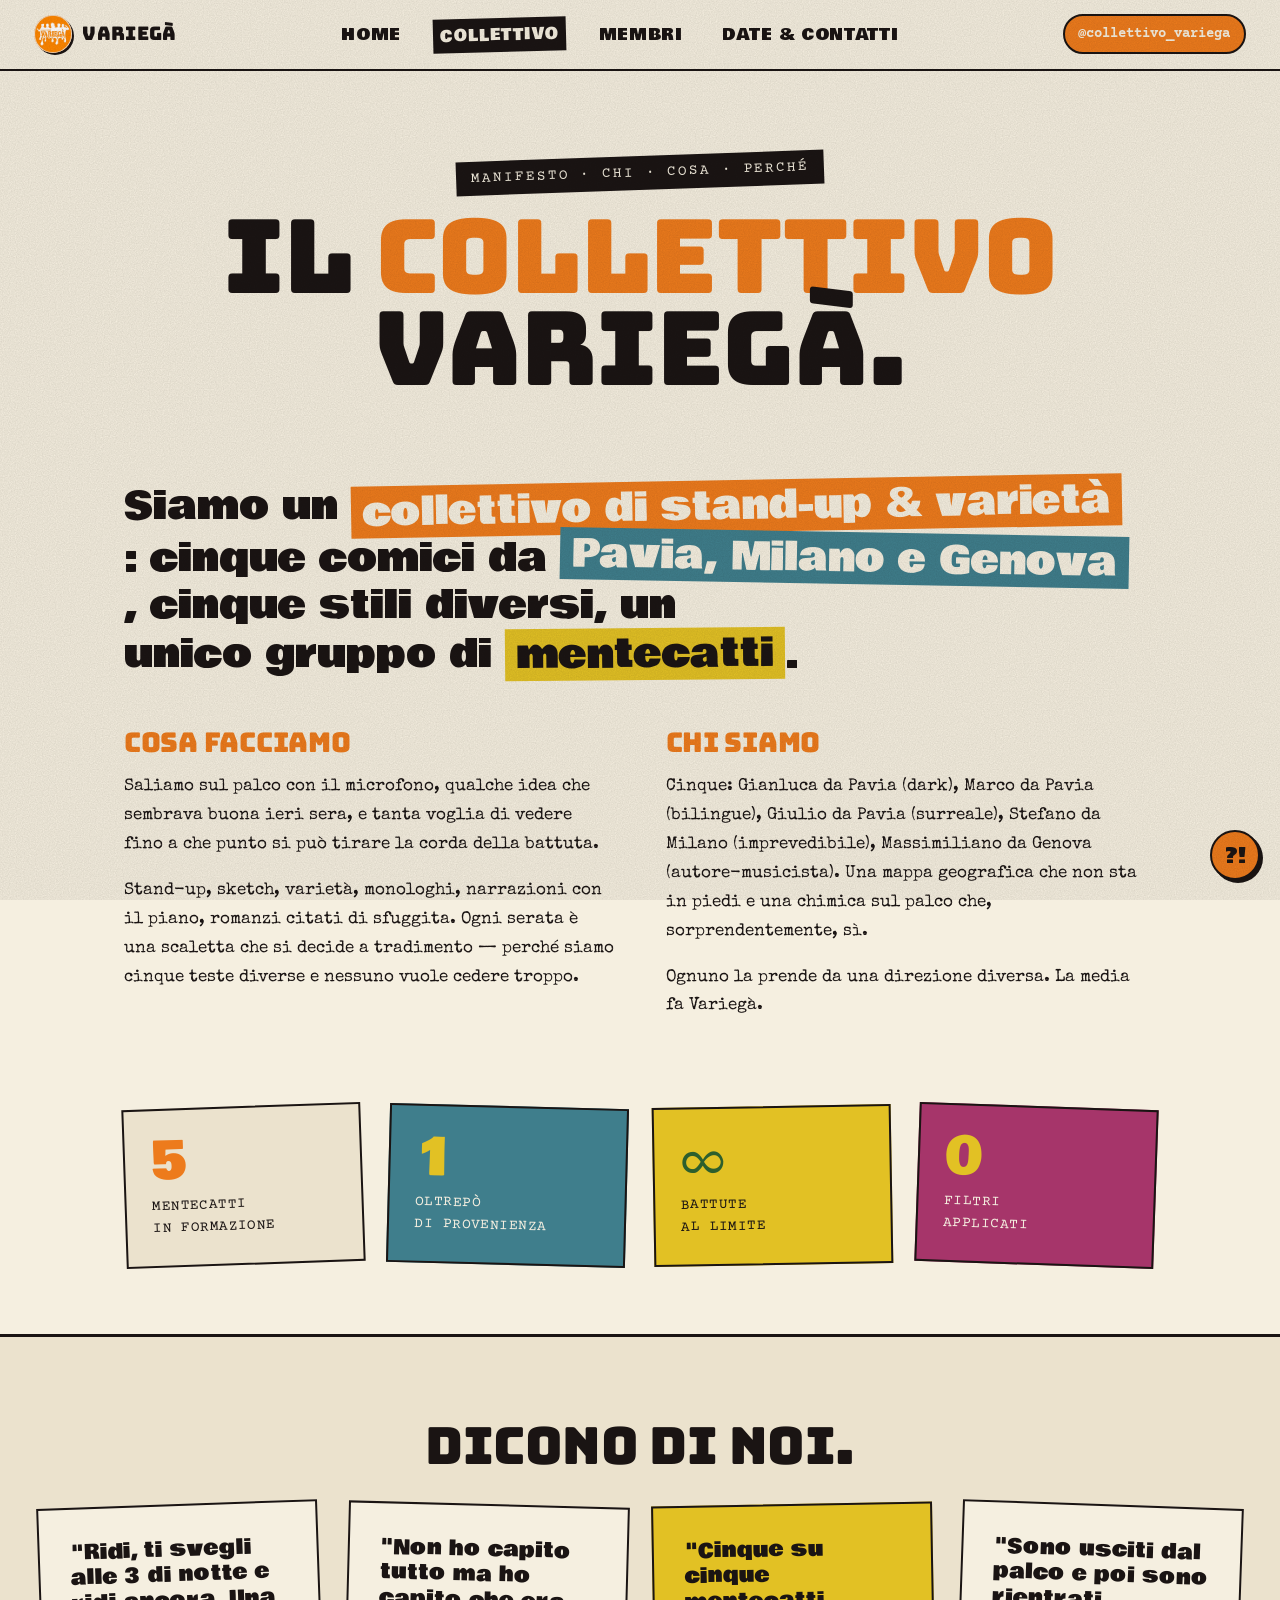
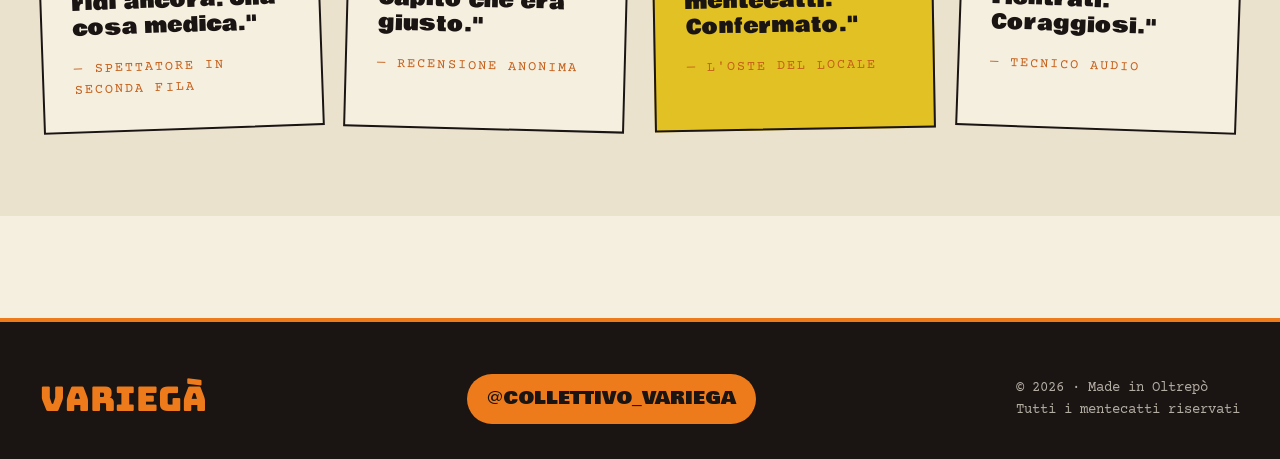
==== collettivo.html @ b2769ba3 "Sito Variegà — initial import 4 pagine statiche (Home, Collettivo, Membri, Date & Contatti) + versio" ====
<!DOCTYPE html>
<html lang="it">
<head>
  <meta charset="UTF-8" />
  <meta name="viewport" content="width=device-width, initial-scale=1.0" />
  <title>Il Collettivo Variegà — Chi siamo</title>
  <link rel="icon" href="assets/logo-circle.jpeg" />
  <link rel="stylesheet" href="styles.css" />
  <link rel="stylesheet" href="components.css" />
</head>
<body>

<nav class="nav" data-screen-label="Nav">
  <a class="nav__logo" href="index.html">
    <span class="nav__logo-mark"><img src="assets/logo-circle.jpeg" alt="Variegà logo" /></span>
    <span>VARIEGÀ</span>
  </a>
  <ul class="nav__links">
    <li><a href="index.html">Home</a></li>
    <li><a href="collettivo.html">Collettivo</a></li>
    <li><a href="membri.html">Membri</a></li>
    <li><a href="date.html">Date &amp; Contatti</a></li>
  </ul>
  <a class="nav__ig" href="https://instagram.com/collettivo_variega" target="_blank" rel="noopener">@collettivo_variega</a>
</nav>

<header class="page-head" data-screen-label="Page head">
  <span class="page-head__kicker">Manifesto · Chi · Cosa · Perché</span>
  <h1>Il <em>Collettivo</em><br/>Variegà.</h1>
</header>

<section class="about">
  <p class="about__manifesto">
    Siamo un <span class="h-orange">collettivo di stand-up&nbsp;&amp;&nbsp;varietà</span>: cinque comici da <span class="h-teal">Pavia, Milano e Genova</span>, cinque stili diversi, un unico gruppo di <span class="h-yellow">mentecatti</span>.
  </p>

  <div class="about__columns">
    <div class="about__col">
      <h3>Cosa facciamo</h3>
      <p>
        Saliamo sul palco con il microfono, qualche idea che sembrava buona ieri sera, e tanta voglia di vedere fino a che punto si può tirare la corda della battuta.
      </p>
      <p>
        Stand-up, sketch, varietà, monologhi, narrazioni con il piano, romanzi citati di sfuggita. Ogni serata è una scaletta che si decide a tradimento — perché siamo cinque teste diverse e nessuno vuole cedere troppo.
      </p>
    </div>
    <div class="about__col">
      <h3>Chi siamo</h3>
      <p>
        Cinque: Gianluca da Pavia (dark), Marco da Pavia (bilingue), Giulio da Pavia (surreale), Stefano da Milano (imprevedibile), Massimiliano da Genova (autore-musicista). Una mappa geografica che non sta in piedi e una chimica sul palco che, sorprendentemente, sì.
      </p>
      <p>
        Ognuno la prende da una direzione diversa. La media fa Variegà.
      </p>
    </div>
  </div>

  <div class="facts">
    <div class="fact" style="--r: -2deg;">
      <div class="fact__num">5</div>
      <div class="fact__lbl">Mentecatti<br/>in formazione</div>
    </div>
    <div class="fact" style="--r: 1.5deg; background: var(--c-teal); color: var(--paper);">
      <div class="fact__num" style="color: var(--c-yellow);">1</div>
      <div class="fact__lbl">Oltrepò<br/>di provenienza</div>
    </div>
    <div class="fact" style="--r: -1deg; background: var(--c-yellow);">
      <div class="fact__num" style="color: var(--c-green-deep);">∞</div>
      <div class="fact__lbl">Battute<br/>al limite</div>
    </div>
    <div class="fact" style="--r: 2deg; background: var(--c-magenta); color: var(--paper);">
      <div class="fact__num" style="color: var(--c-yellow);">0</div>
      <div class="fact__lbl">Filtri<br/>applicati</div>
    </div>
  </div>
</section>

<!-- PRESS -->
<section class="press" data-screen-label="Press">
  <div class="press__inner">
    <h2>Dicono di noi.</h2>
    <div class="press__grid">
      <div class="press-card" style="--r: -2deg;">
        <p class="press-card__quote">"Ridi, ti svegli alle 3 di notte e ridi ancora. Una cosa medica."</p>
        <div class="press-card__source">— Spettatore in seconda fila</div>
      </div>
      <div class="press-card" style="--r: 1.5deg;">
        <p class="press-card__quote">"Non ho capito tutto ma ho capito che era giusto."</p>
        <div class="press-card__source">— Recensione anonima</div>
      </div>
      <div class="press-card" style="--r: -1deg; background: var(--c-yellow);">
        <p class="press-card__quote">"Cinque su cinque mentecatti. Confermato."</p>
        <div class="press-card__source">— L'oste del locale</div>
      </div>
      <div class="press-card" style="--r: 2deg;">
        <p class="press-card__quote">"Sono usciti dal palco e poi sono rientrati. Coraggiosi."</p>
        <div class="press-card__source">— Tecnico audio</div>
      </div>
    </div>
  </div>
</section>

<footer class="footer">
  <div class="footer__inner">
    <div class="footer__brand">VARIEGÀ</div>
    <a class="footer__ig" href="https://instagram.com/collettivo_variega" target="_blank" rel="noopener">@collettivo_variega</a>
    <div class="footer__meta">© 2026 · Made in Oltrepò<br/>Tutti i mentecatti riservati</div>
  </div>
</footer>

<button class="egg-trigger" aria-label="Easter egg" title="Premi qui">?!</button>
<div class="egg-overlay" role="dialog">
  <div class="egg-overlay__msg"></div>
  <div class="egg-overlay__hint">click ovunque per chiudere</div>
</div>

<script src="script.js"></script>
</body>
</html>
---- styles.css ----
/* =========================================================
   VARIEGÀ — Foglio di stile condiviso
   Estetica: zine / poster strappato / carta stropicciata
   ========================================================= */

@import url('https://fonts.googleapis.com/css2?family=Bowlby+One&family=Bungee&family=Special+Elite&family=Rubik+Mono+One&family=Archivo+Black&family=Courier+Prime:wght@400;700&display=swap');

:root {
  /* Brand */
  --brand-orange: #ED7B1C;
  --brand-orange-deep: #C5601A;
  --brand-cream: #F2EBDD;

  /* Palette caotica (dai poster) */
  --c-teal: #3F7E8C;
  --c-teal-deep: #2D5C68;
  --c-green: #8FB985;
  --c-green-deep: #2D5F2D;
  --c-magenta: #A6356A;
  --c-purple: #8B7E96;
  --c-mustard: #C7B33C;
  --c-yellow: #E2C124;
  --c-paper: #DCD3C0;

  /* Neutri */
  --ink: #1A1413;
  --ink-soft: #3A2E2A;
  --paper: #F5EFE0;
  --paper-warm: #EBE2CD;

  /* Type */
  --font-display: 'Bowlby One', 'Archivo Black', sans-serif;
  --font-drip: 'Bungee', 'Bowlby One', sans-serif;
  --font-body: 'Special Elite', 'Courier Prime', monospace;
  --font-mono: 'Courier Prime', monospace;
}

* { box-sizing: border-box; margin: 0; padding: 0; }

html, body {
  background: var(--paper);
  color: var(--ink);
  font-family: var(--font-body);
  font-size: 17px;
  line-height: 1.55;
  overflow-x: hidden;
}

/* =================== TEXTURE & GRAIN =================== */
body::before {
  content: '';
  position: fixed;
  inset: 0;
  pointer-events: none;
  z-index: 100;
  opacity: 0.35;
  mix-blend-mode: multiply;
  background-image: url("data:image/svg+xml;utf8,<svg xmlns='http://www.w3.org/2000/svg' width='300' height='300'><filter id='n'><feTurbulence type='fractalNoise' baseFrequency='0.85' numOctaves='2' stitchTiles='stitch'/><feColorMatrix values='0 0 0 0 0.1  0 0 0 0 0.08  0 0 0 0 0.07  0 0 0 0.5 0'/></filter><rect width='100%' height='100%' filter='url(%23n)'/></svg>");
}

.crumple {
  position: relative;
}
.crumple::after {
  content: '';
  position: absolute;
  inset: 0;
  pointer-events: none;
  background-image: url("data:image/svg+xml;utf8,<svg xmlns='http://www.w3.org/2000/svg' width='800' height='800'><filter id='c'><feTurbulence type='fractalNoise' baseFrequency='0.012' numOctaves='3' seed='3'/><feDisplacementMap in='SourceGraphic' scale='12'/></filter><g filter='url(%23c)'><rect width='100%' height='100%' fill='white'/></g></svg>");
  opacity: 0.08;
  mix-blend-mode: overlay;
}

/* =================== TYPE =================== */
h1, h2, h3, h4 {
  font-family: var(--font-display);
  font-weight: normal;
  letter-spacing: -0.01em;
  line-height: 0.95;
  text-wrap: balance;
}

p { text-wrap: pretty; }

a { color: inherit; text-decoration: none; }

/* =================== LAYOUT =================== */
.wrap {
  max-width: 1200px;
  margin: 0 auto;
  padding: 0 2rem;
}

/* =================== NAV =================== */
.nav {
  position: sticky;
  top: 0;
  z-index: 50;
  background: var(--paper);
  border-bottom: 2px solid var(--ink);
  padding: 0.85rem 2rem;
  display: flex;
  align-items: center;
  justify-content: space-between;
  gap: 1.5rem;
}

.nav__logo {
  display: flex;
  align-items: center;
  gap: 0.6rem;
  font-family: var(--font-drip);
  font-size: 1.1rem;
  letter-spacing: 0.02em;
}

.nav__logo-mark {
  width: 38px;
  height: 38px;
  border-radius: 50%;
  background: var(--brand-orange);
  display: grid;
  place-items: center;
  overflow: hidden;
  box-shadow: 2px 2px 0 var(--ink);
}
.nav__logo-mark img { width: 100%; height: 100%; object-fit: cover; }

.nav__links {
  display: flex;
  gap: 1.5rem;
  list-style: none;
  font-family: var(--font-display);
  font-size: 0.95rem;
  text-transform: uppercase;
  letter-spacing: 0.04em;
}

.nav__links a {
  position: relative;
  padding: 0.25rem 0.4rem;
  transition: color 0.2s, transform 0.2s;
  display: inline-block;
}
.nav__links a:hover {
  color: var(--brand-orange);
  transform: rotate(-2deg) scale(1.05);
}
.nav__links a.is-active {
  background: var(--ink);
  color: var(--paper);
  transform: rotate(-1.5deg);
}

.nav__ig {
  font-family: var(--font-mono);
  font-size: 0.85rem;
  padding: 0.4rem 0.8rem;
  border: 2px solid var(--ink);
  border-radius: 999px;
  background: var(--brand-orange);
  color: var(--paper);
  transition: transform 0.2s;
  white-space: nowrap;
  font-weight: 700;
}
.nav__ig:hover { transform: translate(-2px, -2px); box-shadow: 4px 4px 0 var(--ink); }

/* =================== FOOTER =================== */
.footer {
  margin-top: 6rem;
  padding: 3rem 2rem 2rem;
  background: var(--ink);
  color: var(--paper);
  border-top: 4px solid var(--brand-orange);
}
.footer__inner {
  max-width: 1200px;
  margin: 0 auto;
  display: flex;
  justify-content: space-between;
  align-items: center;
  flex-wrap: wrap;
  gap: 2rem;
}
.footer__brand {
  font-family: var(--font-drip);
  font-size: 2rem;
  color: var(--brand-orange);
}
.footer__meta {
  font-family: var(--font-mono);
  font-size: 0.85rem;
  opacity: 0.7;
}
.footer__ig {
  font-family: var(--font-display);
  font-size: 1.1rem;
  text-transform: uppercase;
  padding: 0.6rem 1.2rem;
  background: var(--brand-orange);
  color: var(--ink);
  border-radius: 999px;
  transition: transform 0.2s;
}
.footer__ig:hover { transform: rotate(-2deg) scale(1.05); }

/* =================== TAPE / WASHI =================== */
.tape {
  position: absolute;
  width: 90px;
  height: 26px;
  background: rgba(237, 200, 100, 0.7);
  box-shadow: 0 2px 4px rgba(0,0,0,0.15);
  z-index: 5;
}
.tape::before, .tape::after {
  content: '';
  position: absolute;
  top: 0; bottom: 0;
  width: 8px;
}
.tape::before { left: -1px; background: linear-gradient(90deg, transparent, rgba(0,0,0,0.05)); }

/* =================== UTIL =================== */
.btn {
  display: inline-block;
  font-family: var(--font-display);
  text-transform: uppercase;
  font-size: 1rem;
  letter-spacing: 0.05em;
  padding: 0.85rem 1.5rem;
  background: var(--brand-orange);
  color: var(--paper);
  border: 2px solid var(--ink);
  border-radius: 4px;
  cursor: pointer;
  transition: transform 0.15s, box-shadow 0.15s;
  box-shadow: 4px 4px 0 var(--ink);
}
.btn:hover { transform: translate(-2px, -2px); box-shadow: 6px 6px 0 var(--ink); }
.btn:active { transform: translate(2px, 2px); box-shadow: 0 0 0 var(--ink); }

.btn--ghost { background: transparent; color: var(--ink); }

/* Sticker burst */
.sticker {
  position: absolute;
  display: grid;
  place-items: center;
  text-align: center;
  font-family: var(--font-display);
  text-transform: uppercase;
  background: var(--brand-orange);
  color: var(--ink);
  padding: 1rem;
  line-height: 1;
  border: 3px solid var(--ink);
  box-shadow: 4px 4px 0 var(--ink);
  user-select: none;
}
.sticker--circle { border-radius: 50%; aspect-ratio: 1; }

/* =================== RESPONSIVE =================== */
@media (max-width: 800px) {
  .nav { padding: 0.7rem 1rem; flex-wrap: wrap; gap: 0.7rem; }
  .nav__links { gap: 0.85rem; font-size: 0.8rem; flex-wrap: wrap; }
  .nav__ig { font-size: 0.75rem; padding: 0.3rem 0.7rem; }
  .wrap { padding: 0 1rem; }
  .footer__inner { flex-direction: column; text-align: center; }
}
---- components.css ----
/* =========================================================
   VARIEGÀ — Componenti specifici delle pagine
   ========================================================= */

/* =================== HOME =================== */
.hero {
  min-height: calc(100vh - 70px);
  display: grid;
  grid-template-columns: 1.1fr 1fr;
  align-items: center;
  gap: 3rem;
  padding: 4rem 2rem;
  max-width: 1400px;
  margin: 0 auto;
  position: relative;
}

.hero__title {
  font-family: var(--font-drip);
  font-size: clamp(3.5rem, 9vw, 8rem);
  line-height: 0.9;
  letter-spacing: -0.02em;
  color: var(--ink);
  position: relative;
}
.hero__title .drip {
  color: var(--brand-orange);
  display: inline-block;
  position: relative;
  animation: drip-wobble 6s ease-in-out infinite;
  transform-origin: top center;
}
@keyframes drip-wobble {
  0%, 100% { transform: skewY(0deg) translateY(0); }
  25% { transform: skewY(-1deg) translateY(2px); }
  50% { transform: skewY(0.5deg) translateY(-1px); }
  75% { transform: skewY(-0.5deg) translateY(3px); }
}

.hero__sub {
  font-family: var(--font-body);
  font-size: 1.2rem;
  margin: 1.5rem 0 2rem;
  max-width: 28ch;
  line-height: 1.5;
}

.hero__supra {
  font-family: var(--font-mono);
  font-size: 0.95rem;
  letter-spacing: 0.15em;
  text-transform: uppercase;
  margin-bottom: 1rem;
  display: inline-block;
  background: var(--ink);
  color: var(--paper);
  padding: 0.3rem 0.8rem;
  transform: rotate(-2deg);
}

.hero__cta {
  display: flex;
  gap: 1rem;
  flex-wrap: wrap;
  margin-top: 2rem;
}

.hero__visual {
  position: relative;
  aspect-ratio: 1;
  display: grid;
  place-items: center;
}
.hero__logo-big {
  width: 100%;
  max-width: 520px;
  border-radius: 50%;
  box-shadow: 8px 8px 0 var(--ink);
  transform: rotate(-3deg);
  transition: transform 0.4s ease;
  cursor: pointer;
}
.hero__logo-big:hover { transform: rotate(3deg) scale(1.04); }

.hero__sticker {
  position: absolute;
  width: 130px;
  height: 130px;
  background: var(--c-yellow);
  border-radius: 50%;
  display: grid;
  place-items: center;
  text-align: center;
  font-family: var(--font-display);
  font-size: 0.9rem;
  text-transform: uppercase;
  border: 3px solid var(--ink);
  box-shadow: 4px 4px 0 var(--ink);
  line-height: 1;
  padding: 1rem;
  top: -20px;
  right: -10px;
  transform: rotate(15deg);
  z-index: 3;
  animation: sticker-pulse 3s ease-in-out infinite;
}
@keyframes sticker-pulse {
  0%, 100% { transform: rotate(15deg) scale(1); }
  50% { transform: rotate(12deg) scale(1.05); }
}

/* Marquee */
.marquee {
  background: var(--ink);
  color: var(--brand-orange);
  padding: 1.2rem 0;
  border-top: 3px solid var(--brand-orange);
  border-bottom: 3px solid var(--brand-orange);
  overflow: hidden;
  white-space: nowrap;
  font-family: var(--font-drip);
  font-size: 2rem;
  letter-spacing: 0.05em;
}
.marquee__track {
  display: inline-block;
  animation: marquee-scroll 30s linear infinite;
  padding-left: 100%;
}
.marquee__track span { margin: 0 2rem; }
.marquee__track .star { color: var(--paper); }
@keyframes marquee-scroll {
  from { transform: translateX(0); }
  to { transform: translateX(-100%); }
}

/* Quotes wall */
.quotes {
  padding: 6rem 2rem 3rem;
  max-width: 1300px;
  margin: 0 auto;
}
.quotes__title {
  font-family: var(--font-drip);
  font-size: clamp(2.5rem, 5vw, 4rem);
  margin-bottom: 0.5rem;
  color: var(--ink);
}
.quotes__sub {
  font-family: var(--font-mono);
  font-size: 1rem;
  margin-bottom: 3rem;
  color: var(--ink-soft);
  text-transform: uppercase;
  letter-spacing: 0.1em;
}
.quotes__grid {
  display: grid;
  grid-template-columns: repeat(auto-fit, minmax(240px, 1fr));
  gap: 1.8rem;
}
.quote-card {
  position: relative;
  aspect-ratio: 4/5;
  overflow: hidden;
  border: 2px solid var(--ink);
  box-shadow: 5px 5px 0 var(--ink);
  transition: transform 0.3s, box-shadow 0.3s;
  background: var(--paper);
}
.quote-card:nth-child(odd) { transform: rotate(-1.5deg); }
.quote-card:nth-child(even) { transform: rotate(1.5deg); }
.quote-card:hover {
  transform: rotate(0deg) translate(-3px, -3px) scale(1.04);
  box-shadow: 10px 10px 0 var(--ink);
  z-index: 2;
}
.quote-card img { width: 100%; height: 100%; object-fit: cover; display: block; }

/* Date strip on home */
.dates-strip {
  padding: 5rem 2rem;
  background: var(--brand-orange);
  border-top: 3px solid var(--ink);
  border-bottom: 3px solid var(--ink);
  position: relative;
}
.dates-strip__inner {
  max-width: 1200px;
  margin: 0 auto;
  display: grid;
  grid-template-columns: 1fr 2fr;
  gap: 3rem;
  align-items: center;
}
.dates-strip__title {
  font-family: var(--font-drip);
  font-size: clamp(2.5rem, 5vw, 4.5rem);
  color: var(--ink);
  line-height: 0.9;
}
.dates-strip__list { display: flex; flex-direction: column; gap: 1rem; }
.date-row {
  background: var(--paper);
  border: 2px solid var(--ink);
  padding: 1.2rem 1.5rem;
  display: grid;
  grid-template-columns: auto 1fr auto;
  align-items: center;
  gap: 1.5rem;
  transition: transform 0.2s;
}
.date-row:hover { transform: translateX(8px); }
.date-row__day {
  font-family: var(--font-display);
  font-size: 2.2rem;
  line-height: 1;
  color: var(--brand-orange-deep);
}
.date-row__day small {
  display: block;
  font-size: 0.7rem;
  font-family: var(--font-mono);
  color: var(--ink);
  text-transform: uppercase;
  letter-spacing: 0.15em;
  margin-top: 0.2rem;
}
.date-row__where { font-family: var(--font-display); font-size: 1.4rem; }
.date-row__city { font-family: var(--font-mono); font-size: 0.9rem; color: var(--ink-soft); }
.date-row__badge {
  background: var(--ink);
  color: var(--paper);
  font-family: var(--font-mono);
  font-size: 0.75rem;
  padding: 0.4rem 0.8rem;
  text-transform: uppercase;
  letter-spacing: 0.1em;
}

/* =================== PAGE HEADER (interne) =================== */
.page-head {
  padding: 5rem 2rem 3rem;
  text-align: center;
  position: relative;
}
.page-head h1 {
  font-family: var(--font-drip);
  font-size: clamp(3rem, 8vw, 6.5rem);
  color: var(--ink);
  line-height: 0.9;
}
.page-head h1 em {
  font-style: normal;
  color: var(--brand-orange);
}
.page-head__kicker {
  display: inline-block;
  font-family: var(--font-mono);
  text-transform: uppercase;
  letter-spacing: 0.2em;
  font-size: 0.85rem;
  background: var(--ink);
  color: var(--paper);
  padding: 0.35rem 0.9rem;
  margin-bottom: 1.2rem;
  transform: rotate(-2deg);
}

/* =================== COLLETTIVO =================== */
.about {
  max-width: 1100px;
  margin: 0 auto;
  padding: 2rem 2rem 4rem;
}
.about__manifesto {
  font-family: var(--font-display);
  font-size: clamp(1.5rem, 3vw, 2.4rem);
  line-height: 1.15;
  margin-bottom: 3rem;
  text-wrap: balance;
}
.about__manifesto span { display: inline-block; padding: 0.1em 0.3em; }
.about__manifesto .h-orange { background: var(--brand-orange); color: var(--paper); transform: rotate(-1deg); }
.about__manifesto .h-teal { background: var(--c-teal); color: var(--paper); transform: rotate(1deg); }
.about__manifesto .h-yellow { background: var(--c-yellow); color: var(--ink); transform: rotate(-0.5deg); }

.about__columns {
  display: grid;
  grid-template-columns: 1fr 1fr;
  gap: 3rem;
  margin-top: 3rem;
}
.about__col h3 {
  font-family: var(--font-drip);
  font-size: 1.6rem;
  margin-bottom: 1rem;
  color: var(--brand-orange);
}
.about__col p { margin-bottom: 1rem; line-height: 1.7; }

.facts {
  margin-top: 4rem;
  display: grid;
  grid-template-columns: repeat(auto-fit, minmax(180px, 1fr));
  gap: 1.5rem;
}
.fact {
  border: 2px solid var(--ink);
  padding: 1.5rem;
  background: var(--paper-warm);
  transform: rotate(var(--r, -1deg));
  position: relative;
}
.fact__num {
  font-family: var(--font-display);
  font-size: 3rem;
  line-height: 1;
  color: var(--brand-orange);
}
.fact__lbl {
  font-family: var(--font-mono);
  font-size: 0.85rem;
  text-transform: uppercase;
  letter-spacing: 0.1em;
  margin-top: 0.5rem;
}

/* =================== MEMBRI =================== */
.members {
  max-width: 1300px;
  margin: 0 auto;
  padding: 2rem 2rem 4rem;
  display: grid;
  grid-template-columns: repeat(auto-fit, 250px);
  justify-content: center;
  gap: 2.2rem 1.8rem;
}
.member-wrap {
  display: flex;
  flex-direction: column;
  gap: 0.9rem;
  width: 250px;
}
.member-caption {
  padding: 0 0.2rem;
}
.member-caption .member-card__name {
  text-shadow: none;
  color: var(--ink);
}
.member-caption .member-card__role {
  margin-top: 0.4rem;
  color: var(--ink-soft);
}
.member-caption .member-card__tags {
  margin-top: 0.7rem;
}
.member-card {
  position: relative;
  aspect-ratio: 4/5;
  min-height: 460px;
  border: 3px solid var(--ink);
  box-shadow: 6px 6px 0 var(--ink);
  cursor: pointer;
  perspective: 1000px;
  background: var(--c);
  transition: transform 0.3s;
}
.member-card:hover { transform: translate(-3px, -3px); box-shadow: 9px 9px 0 var(--ink); }

.member-card__inner {
  position: absolute;
  inset: 0;
  transition: transform 0.7s cubic-bezier(0.7, 0, 0.3, 1);
  transform-style: preserve-3d;
}
.member-card.is-flipped .member-card__inner { transform: rotateY(180deg); }

.member-card__face {
  position: absolute;
  inset: 0;
  backface-visibility: hidden;
  display: flex;
  flex-direction: column;
  padding: 1.25rem;
  overflow: hidden;
}

.member-card__face--front {
  background: var(--c);
  justify-content: flex-end;
  padding: 0;
  overflow: hidden;
}
.member-card__poster {
  position: absolute;
  inset: 0;
  width: 100%;
  height: 100%;
  object-fit: cover;
  object-position: center;
  display: block;
}
.member-card__overlay {
  position: absolute;
  left: 0;
  right: 0;
  bottom: 0;
  padding: 1rem 1.1rem 1.1rem;
  background: linear-gradient(to top, rgba(0,0,0,0.85) 0%, rgba(0,0,0,0.55) 60%, transparent 100%);
  color: var(--paper);
  z-index: 2;
}
.member-card__overlay .member-card__name {
  color: var(--paper);
  text-shadow: 2px 2px 0 var(--ink);
}
.member-card__overlay .member-card__role {
  color: var(--paper);
  opacity: 0.9;
}
.member-card__overlay .member-card__tag {
  background: rgba(255,255,255,0.92);
  border-color: var(--paper);
}
.member-card__num--badge {
  position: absolute;
  top: 0.9rem;
  left: 0.9rem;
  z-index: 2;
  background: var(--ink);
  color: var(--paper);
  padding: 0.3rem 0.7rem;
  font-family: var(--font-mono);
  font-size: 0.75rem;
  letter-spacing: 0.15em;
}

.member-card__num {
  font-family: var(--font-mono);
  font-size: 0.85rem;
  letter-spacing: 0.2em;
  color: var(--accent);
  text-transform: uppercase;
}
.member-card__silhouette {
  flex: 1;
  display: grid;
  place-items: center;
  position: relative;
}
.member-card__silhouette svg { width: 80%; height: 80%; }
.member-card__name {
  font-family: var(--font-drip);
  font-size: clamp(1.4rem, 2.5vw, 2rem);
  color: var(--accent);
  line-height: 0.9;
  text-shadow: 2px 2px 0 var(--ink);
}
.member-card__role {
  font-family: var(--font-mono);
  font-size: 0.85rem;
  text-transform: uppercase;
  letter-spacing: 0.15em;
  color: var(--ink);
  margin-top: 0.3rem;
}
.member-card__tags {
  display: flex;
  flex-wrap: wrap;
  gap: 0.35rem;
  margin-top: 0.6rem;
}
.member-card__tag {
  font-family: var(--font-mono);
  font-size: 0.7rem;
  text-transform: lowercase;
  letter-spacing: 0.05em;
  background: var(--paper);
  color: var(--ink);
  padding: 0.2rem 0.55rem;
  border: 1.5px solid var(--ink);
  border-radius: 999px;
}

.member-card__face--back {
  transform: rotateY(180deg);
  background: var(--paper);
  color: var(--ink);
  justify-content: flex-start;
  gap: 0.75rem;
  border-left: 8px solid var(--c);
  overflow-y: auto;
}
.member-card__quote {
  font-family: var(--font-display);
  font-size: 0.95rem;
  line-height: 1.2;
  color: var(--accent);
  margin-top: 0.4rem;
}
.member-card__bio {
  font-family: var(--font-body);
  font-size: 0.85rem;
  line-height: 1.45;
}
.member-card__hint {
  margin-top: auto;
  padding-top: 0.6rem;
  font-family: var(--font-mono);
  font-size: 0.7rem;
  text-transform: uppercase;
  letter-spacing: 0.2em;
  color: var(--ink-soft);
  margin-top: 0.5rem;
}

/* =================== DATE & CONTATTI =================== */
.dates-page {
  max-width: 900px;
  margin: 0 auto;
  padding: 2rem 2rem 4rem;
}
.show {
  display: grid;
  grid-template-columns: 140px 1fr auto;
  gap: 2rem;
  align-items: center;
  padding: 2rem;
  border: 3px solid var(--ink);
  background: var(--paper);
  margin-bottom: 1.5rem;
  position: relative;
  transition: transform 0.2s;
}
.show:hover { transform: translateX(8px); }
.show:nth-child(1) { background: var(--c-teal); color: var(--paper); }
.show:nth-child(2) { background: var(--c-yellow); }
.show:nth-child(1) .show__city,
.show:nth-child(1) .show__where small { color: var(--paper); }

.show__date {
  text-align: center;
  font-family: var(--font-display);
  line-height: 1;
}
.show__date .day { font-size: 4rem; display: block; }
.show__date .month { font-size: 1rem; text-transform: uppercase; letter-spacing: 0.2em; }
.show__date .year { font-family: var(--font-mono); font-size: 0.8rem; opacity: 0.7; }

.show__where { font-family: var(--font-drip); font-size: 2rem; line-height: 1; }
.show__where small {
  display: block;
  font-family: var(--font-mono);
  font-size: 0.8rem;
  text-transform: uppercase;
  letter-spacing: 0.15em;
  margin-top: 0.5rem;
  font-weight: normal;
  color: var(--ink-soft);
}
.show__city { font-family: var(--font-display); font-size: 1.2rem; }
.show__cta {
  background: var(--ink);
  color: var(--paper);
  font-family: var(--font-display);
  text-transform: uppercase;
  padding: 0.7rem 1.2rem;
  font-size: 0.85rem;
  letter-spacing: 0.1em;
}

.contacts {
  margin-top: 4rem;
  display: grid;
  grid-template-columns: 1fr 1fr;
  gap: 3rem;
  background: var(--ink);
  color: var(--paper);
  padding: 3rem;
  border: 3px solid var(--ink);
}
.contacts h2 {
  font-family: var(--font-drip);
  font-size: 3rem;
  color: var(--brand-orange);
  margin-bottom: 1rem;
}
.contacts p { font-size: 1.05rem; line-height: 1.6; }
.contacts__links { list-style: none; padding: 0; }
.contacts__links li {
  padding: 0.8rem 0;
  border-bottom: 1px dashed rgba(255,255,255,0.2);
  font-family: var(--font-display);
  font-size: 1.3rem;
  display: flex;
  align-items: center;
  gap: 1rem;
}
.contacts__links a:hover { color: var(--brand-orange); }
.contacts__lbl {
  font-family: var(--font-mono);
  font-size: 0.75rem;
  text-transform: uppercase;
  letter-spacing: 0.2em;
  opacity: 0.6;
  width: 80px;
}

/* =================== PRESS =================== */
.press {
  padding: 5rem 2rem;
  background: var(--paper-warm);
  border-top: 3px solid var(--ink);
}
.press__inner { max-width: 1200px; margin: 0 auto; }
.press h2 {
  font-family: var(--font-drip);
  font-size: clamp(2rem, 4vw, 3.5rem);
  margin-bottom: 2rem;
  text-align: center;
}
.press__grid {
  display: grid;
  grid-template-columns: repeat(auto-fit, minmax(260px, 1fr));
  gap: 1.5rem;
}
.press-card {
  background: var(--paper);
  border: 2px solid var(--ink);
  padding: 1.8rem;
  position: relative;
  transform: rotate(var(--r, -1deg));
}
.press-card__quote {
  font-family: var(--font-display);
  font-size: 1.2rem;
  line-height: 1.25;
  margin-bottom: 1rem;
}
.press-card__source {
  font-family: var(--font-mono);
  font-size: 0.8rem;
  text-transform: uppercase;
  letter-spacing: 0.15em;
  color: var(--brand-orange-deep);
}

/* =================== GALLERY =================== */
.gallery {
  padding: 5rem 2rem;
  max-width: 1300px;
  margin: 0 auto;
}
.gallery h2 {
  font-family: var(--font-drip);
  font-size: clamp(2rem, 4vw, 3.5rem);
  margin-bottom: 0.5rem;
}
.gallery__sub {
  font-family: var(--font-mono);
  font-size: 0.95rem;
  text-transform: uppercase;
  letter-spacing: 0.15em;
  margin-bottom: 2rem;
  color: var(--ink-soft);
}
.gallery__grid {
  display: grid;
  grid-template-columns: repeat(auto-fit, minmax(220px, 1fr));
  gap: 1rem;
  grid-auto-rows: 220px;
}
.gallery__cell {
  border: 2px solid var(--ink);
  position: relative;
  overflow: hidden;
  background: var(--c, var(--paper-warm));
  display: grid;
  place-items: center;
  font-family: var(--font-mono);
  font-size: 0.8rem;
  color: var(--ink-soft);
  transition: transform 0.3s;
  cursor: pointer;
}
.gallery__cell:hover { transform: scale(1.03) rotate(1deg); z-index: 2; }
.gallery__cell--tall { grid-row: span 2; }
.gallery__cell--wide { grid-column: span 2; }
.gallery__cell-bg {
  position: absolute;
  inset: 0;
  background-image:
    repeating-linear-gradient(45deg,
      rgba(0,0,0,0.05) 0,
      rgba(0,0,0,0.05) 8px,
      transparent 8px,
      transparent 16px);
}
.gallery__cell-label {
  position: relative;
  z-index: 2;
  background: var(--paper);
  padding: 0.4rem 0.7rem;
  border: 1px solid var(--ink);
  text-transform: uppercase;
  letter-spacing: 0.1em;
}

/* =================== EASTER EGG =================== */
.egg-trigger {
  position: fixed;
  bottom: 20px;
  right: 20px;
  width: 50px;
  height: 50px;
  border-radius: 50%;
  background: var(--brand-orange);
  border: 2px solid var(--ink);
  cursor: pointer;
  z-index: 60;
  display: grid;
  place-items: center;
  font-family: var(--font-display);
  font-size: 1.3rem;
  color: var(--ink);
  box-shadow: 3px 3px 0 var(--ink);
  transition: transform 0.2s;
}
.egg-trigger:hover { transform: scale(1.1) rotate(15deg); }

.egg-overlay {
  position: fixed;
  inset: 0;
  background: rgba(237, 123, 28, 0.96);
  display: none;
  place-items: center;
  z-index: 200;
  padding: 2rem;
  cursor: pointer;
}
.egg-overlay.is-on { display: grid; }
.egg-overlay__msg {
  font-family: var(--font-drip);
  font-size: clamp(2rem, 7vw, 6rem);
  color: var(--paper);
  text-align: center;
  text-shadow: 4px 4px 0 var(--ink);
  line-height: 0.95;
  animation: egg-shake 0.5s ease-in-out infinite alternate;
}
@keyframes egg-shake {
  from { transform: rotate(-2deg) scale(1); }
  to { transform: rotate(2deg) scale(1.02); }
}
.egg-overlay__hint {
  position: absolute;
  bottom: 2rem;
  font-family: var(--font-mono);
  font-size: 0.85rem;
  color: var(--paper);
  text-transform: uppercase;
  letter-spacing: 0.2em;
}

/* =================== RESPONSIVE =================== */
@media (max-width: 800px) {
  .hero { grid-template-columns: 1fr; padding: 2rem 1rem; gap: 2rem; min-height: auto; }
  .hero__visual { max-width: 320px; margin: 0 auto; }
  .about__columns { grid-template-columns: 1fr; gap: 1.5rem; }
  .dates-strip__inner { grid-template-columns: 1fr; }
  .show { grid-template-columns: 1fr; text-align: center; gap: 1rem; }
  .contacts { grid-template-columns: 1fr; padding: 2rem 1.5rem; gap: 1.5rem; }
  .marquee { font-size: 1.3rem; }
}
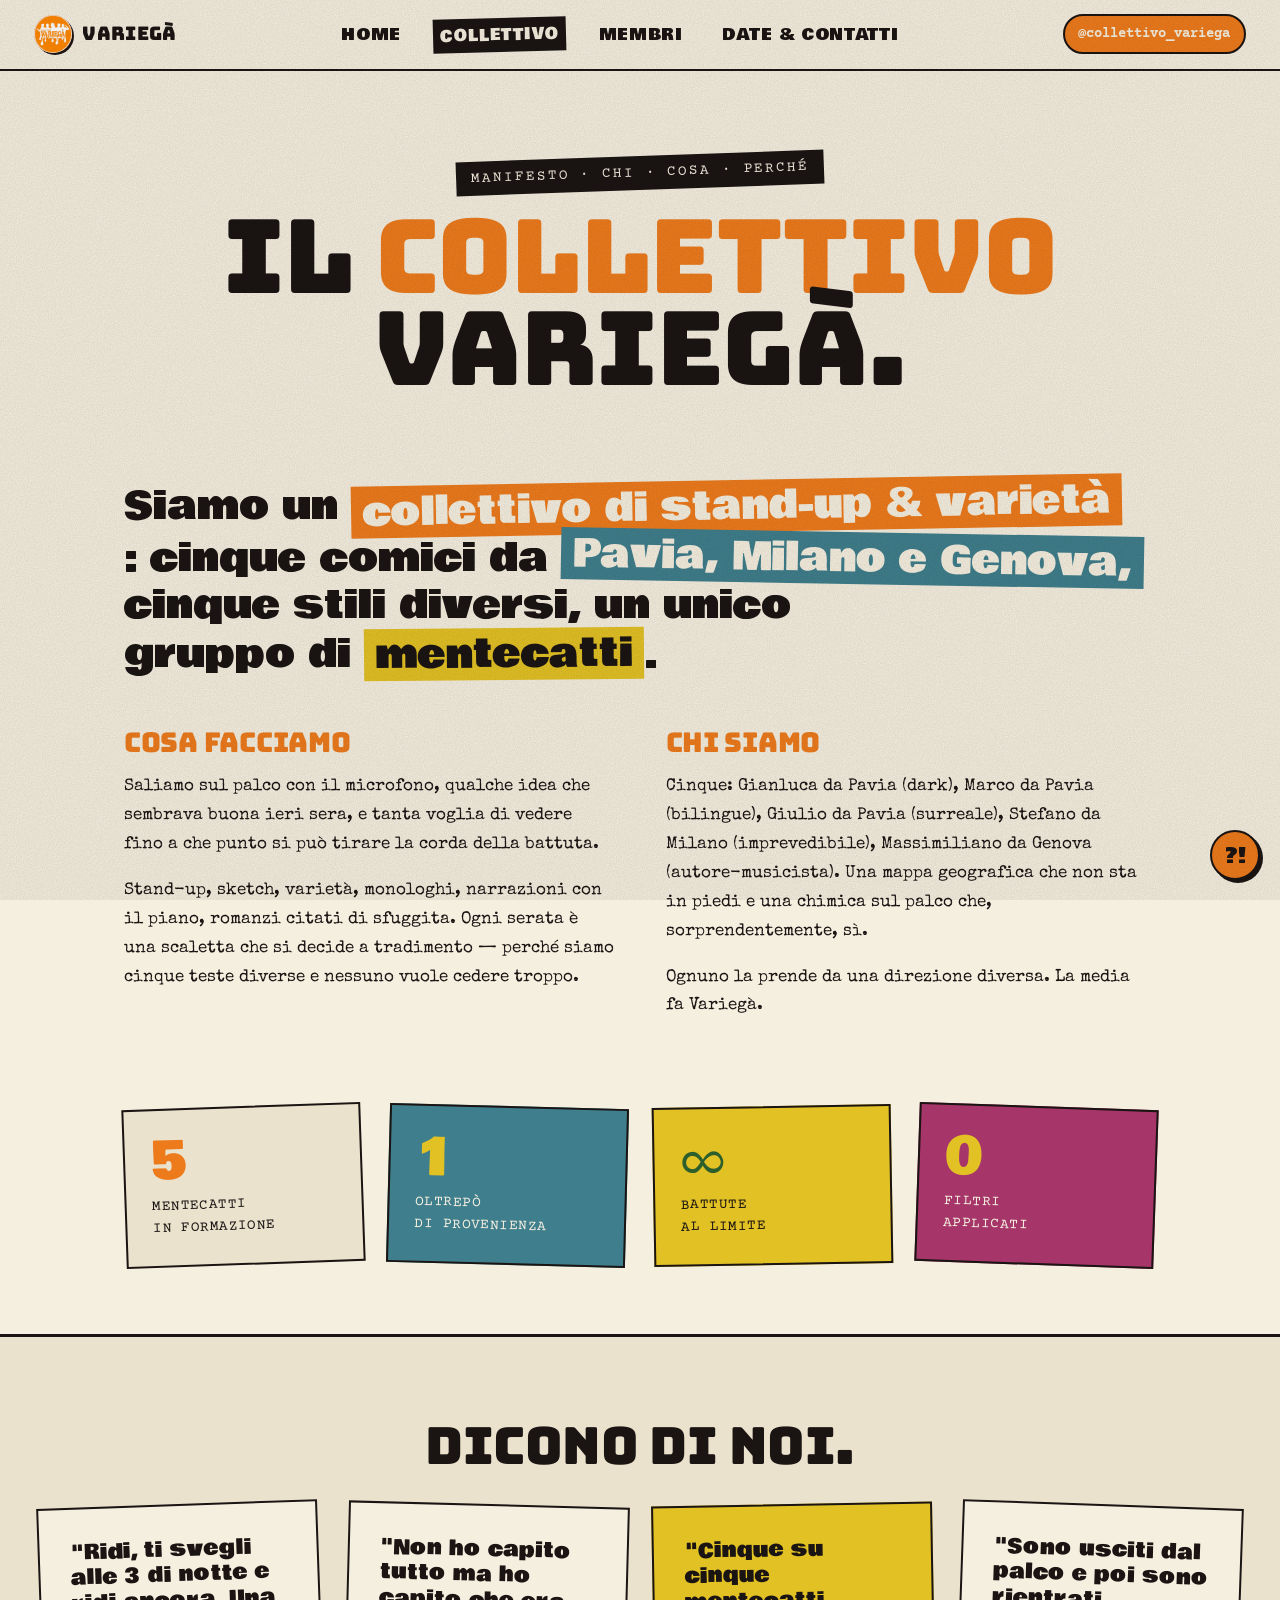
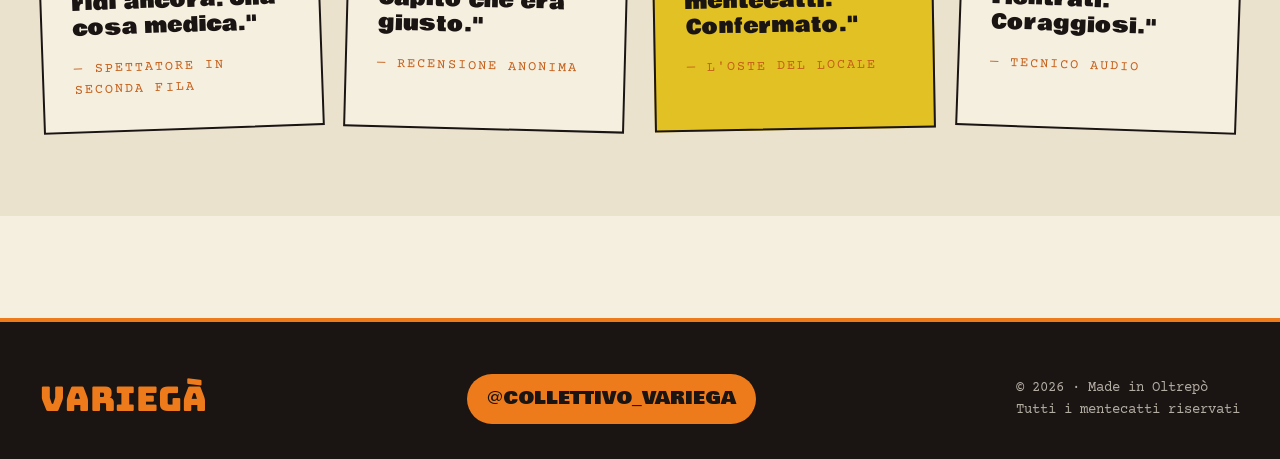
==== commit 8a3ee1ac: "Fix typographic widows in collettivo manifesto - Bind "cinque comici" with nbsp so "cinque" doesn't " ====
--- a/collettivo.html
+++ b/collettivo.html
@@ -31,7 +31,7 @@
 
 <section class="about">
   <p class="about__manifesto">
-    Siamo un <span class="h-orange">collettivo di stand-up&nbsp;&amp;&nbsp;varietà</span>: cinque comici da <span class="h-teal">Pavia, Milano e Genova</span>, cinque stili diversi, un unico gruppo di <span class="h-yellow">mentecatti</span>.
+    Siamo un <span class="h-orange">collettivo di stand-up&nbsp;&amp;&nbsp;varietà</span>: cinque&nbsp;comici da <span class="h-teal">Pavia, Milano e Genova,</span> cinque stili diversi, un unico gruppo di <span class="h-yellow">mentecatti</span>.
   </p>
 
   <div class="about__columns">
--- a/components.css
+++ b/components.css
@@ -359,7 +359,6 @@
 .member-card {
   position: relative;
   aspect-ratio: 4/5;
-  min-height: 460px;
   border: 3px solid var(--ink);
   box-shadow: 6px 6px 0 var(--ink);
   cursor: pointer;
@@ -490,7 +489,6 @@
   color: var(--ink);
   justify-content: flex-start;
   gap: 0.75rem;
-  border-left: 8px solid var(--c);
   overflow-y: auto;
 }
 .member-card__quote {
@@ -535,10 +533,26 @@
   transition: transform 0.2s;
 }
 .show:hover { transform: translateX(8px); }
-.show:nth-child(1) { background: var(--c-teal); color: var(--paper); }
-.show:nth-child(2) { background: var(--c-yellow); }
-.show:nth-child(1) .show__city,
-.show:nth-child(1) .show__where small { color: var(--paper); }
+
+/* Caotic colour rotation across the website palette (cycles every 8) */
+.show:nth-child(8n+1) { background: var(--c-teal);       color: var(--paper); }
+.show:nth-child(8n+2) { background: var(--c-yellow); }
+.show:nth-child(8n+3) { background: var(--c-magenta);    color: var(--paper); }
+.show:nth-child(8n+4) { background: var(--c-green); }
+.show:nth-child(8n+5) { background: var(--c-purple);     color: var(--paper); }
+.show:nth-child(8n+6) { background: var(--c-mustard); }
+.show:nth-child(8n+7) { background: var(--c-green-deep); color: var(--paper); }
+.show:nth-child(8n+8) { background: var(--brand-orange); color: var(--ink); }
+
+/* Muted helper text turns paper-coloured on the dark backgrounds */
+.show:nth-child(8n+1) .show__city,
+.show:nth-child(8n+1) .show__where small,
+.show:nth-child(8n+3) .show__city,
+.show:nth-child(8n+3) .show__where small,
+.show:nth-child(8n+5) .show__city,
+.show:nth-child(8n+5) .show__where small,
+.show:nth-child(8n+7) .show__city,
+.show:nth-child(8n+7) .show__where small { color: var(--paper); }
 
 .show__date {
   text-align: center;
@@ -688,6 +702,12 @@
 .gallery__cell:hover { transform: scale(1.03) rotate(1deg); z-index: 2; }
 .gallery__cell--tall { grid-row: span 2; }
 .gallery__cell--wide { grid-column: span 2; }
+.gallery__cell > img {
+  width: 100%;
+  height: 100%;
+  object-fit: cover;
+  display: block;
+}
 .gallery__cell-bg {
   position: absolute;
   inset: 0;
@@ -767,10 +787,44 @@
 /* =================== RESPONSIVE =================== */
 @media (max-width: 800px) {
   .hero { grid-template-columns: 1fr; padding: 2rem 1rem; gap: 2rem; min-height: auto; }
-  .hero__visual { max-width: 320px; margin: 0 auto; }
+  .hero__title { font-size: clamp(2.4rem, 11vw, 8rem); word-break: break-word; }
+  .hero__sub { font-size: 1rem; }
+  .hero__supra { font-size: 0.75rem; letter-spacing: 0.1em; }
+  .hero__visual { max-width: min(320px, 100%); margin: 0 auto; }
+  .hero__sticker {
+    width: 90px; height: 90px;
+    font-size: 0.65rem;
+    padding: 0.4rem;
+    top: -8px; right: 0;
+    border-width: 2px;
+  }
   .about__columns { grid-template-columns: 1fr; gap: 1.5rem; }
-  .dates-strip__inner { grid-template-columns: 1fr; }
+
+  .dates-strip { padding: 3rem 1rem; }
+  .dates-strip__inner { grid-template-columns: 1fr; gap: 1.5rem; }
+  .date-row {
+    grid-template-columns: auto 1fr;
+    gap: 0.75rem 1rem;
+    padding: 1rem 1.1rem;
+  }
+  .date-row__day { font-size: 1.8rem; }
+  .date-row__where { font-size: 1.2rem; }
+  .date-row__city { font-size: 0.8rem; }
+  .date-row__badge { grid-column: 1 / -1; justify-self: start; }
+
   .show { grid-template-columns: 1fr; text-align: center; gap: 1rem; }
-  .contacts { grid-template-columns: 1fr; padding: 2rem 1.5rem; gap: 1.5rem; }
+
+  .dates-page { padding: 2rem 1rem 4rem; }
+  .contacts { grid-template-columns: 1fr; padding: 1.5rem 1.2rem; gap: 1.2rem; }
+  .contacts h2 { font-size: 2.2rem; }
+  .contacts p { font-size: 0.95rem; }
+  .contacts__links li {
+    flex-wrap: wrap;
+    gap: 0.3rem 1rem;
+    font-size: 1.05rem;
+  }
+  .contacts__lbl { width: auto; min-width: 60px; }
+  .contacts__links a { overflow-wrap: anywhere; }
+
   .marquee { font-size: 1.3rem; }
 }
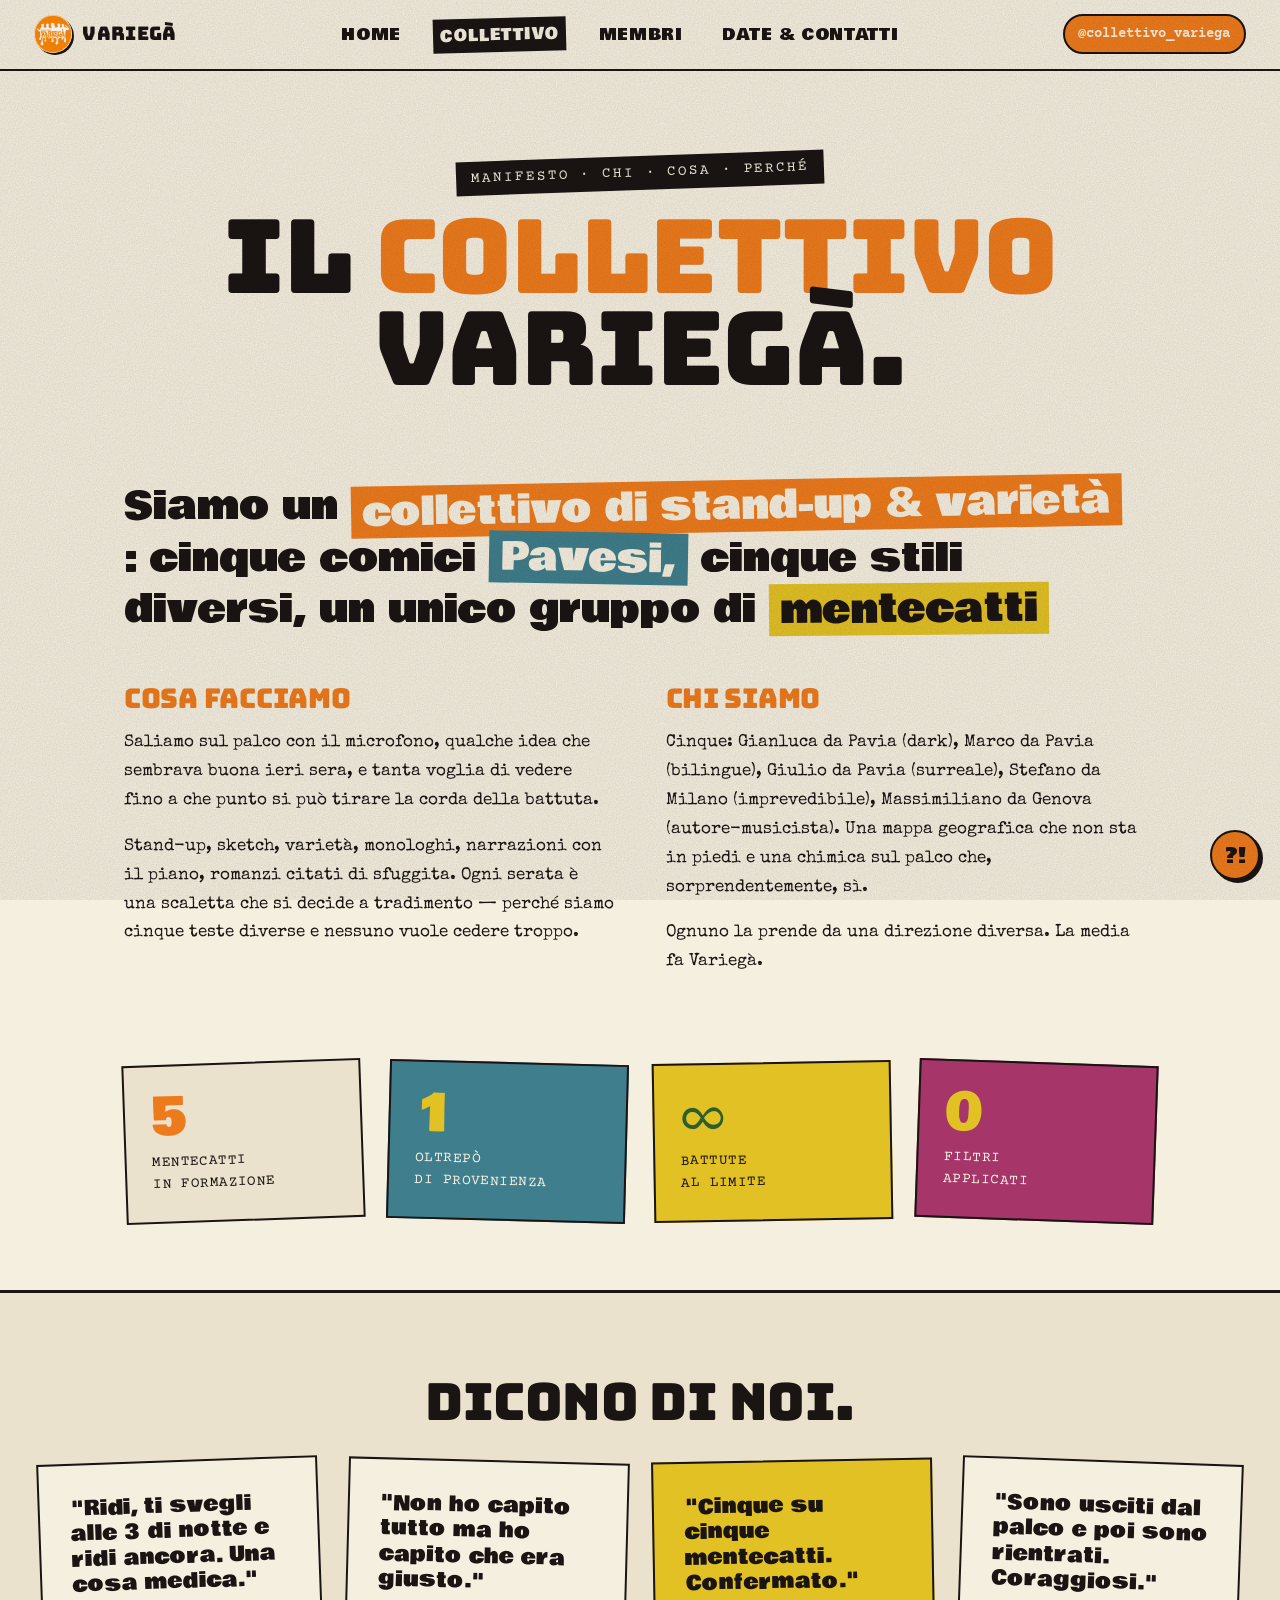
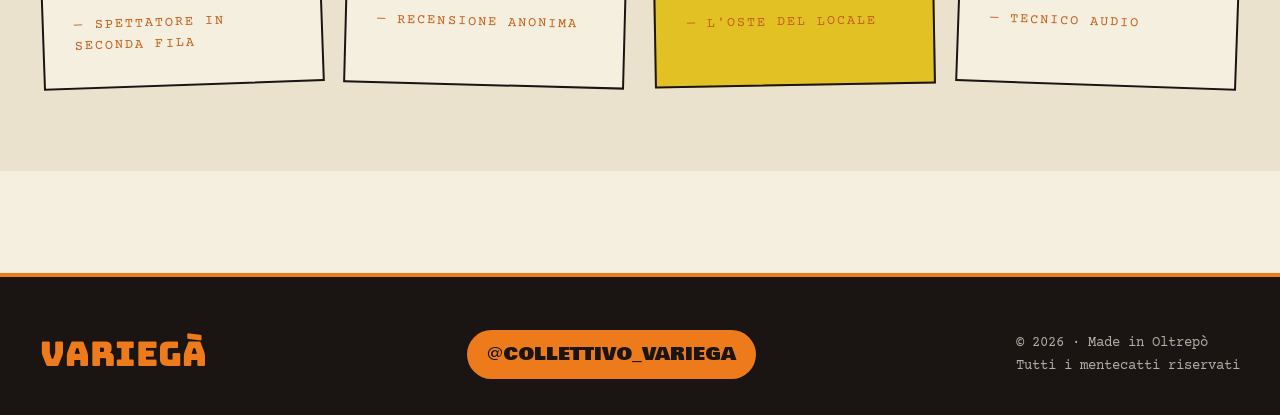
==== commit 0ff7fe38: "Simplify manifesto: 'cinque comici Pavesi' Replaces 'da Pavia, Milano e Genova' with the shorter 'Pa" ====
--- a/collettivo.html
+++ b/collettivo.html
@@ -31,7 +31,7 @@
 
 <section class="about">
   <p class="about__manifesto">
-    Siamo un <span class="h-orange">collettivo di stand-up&nbsp;&amp;&nbsp;varietà</span>: cinque&nbsp;comici da <span class="h-teal">Pavia, Milano e Genova,</span> cinque stili diversi, un unico gruppo di <span class="h-yellow">mentecatti</span>.
+    Siamo un <span class="h-orange">collettivo di stand-up&nbsp;&amp;&nbsp;varietà</span>: cinque&nbsp;comici <span class="h-teal">Pavesi,</span> cinque stili diversi, un unico gruppo di <span class="h-yellow">mentecatti</span>
   </p>
 
   <div class="about__columns">
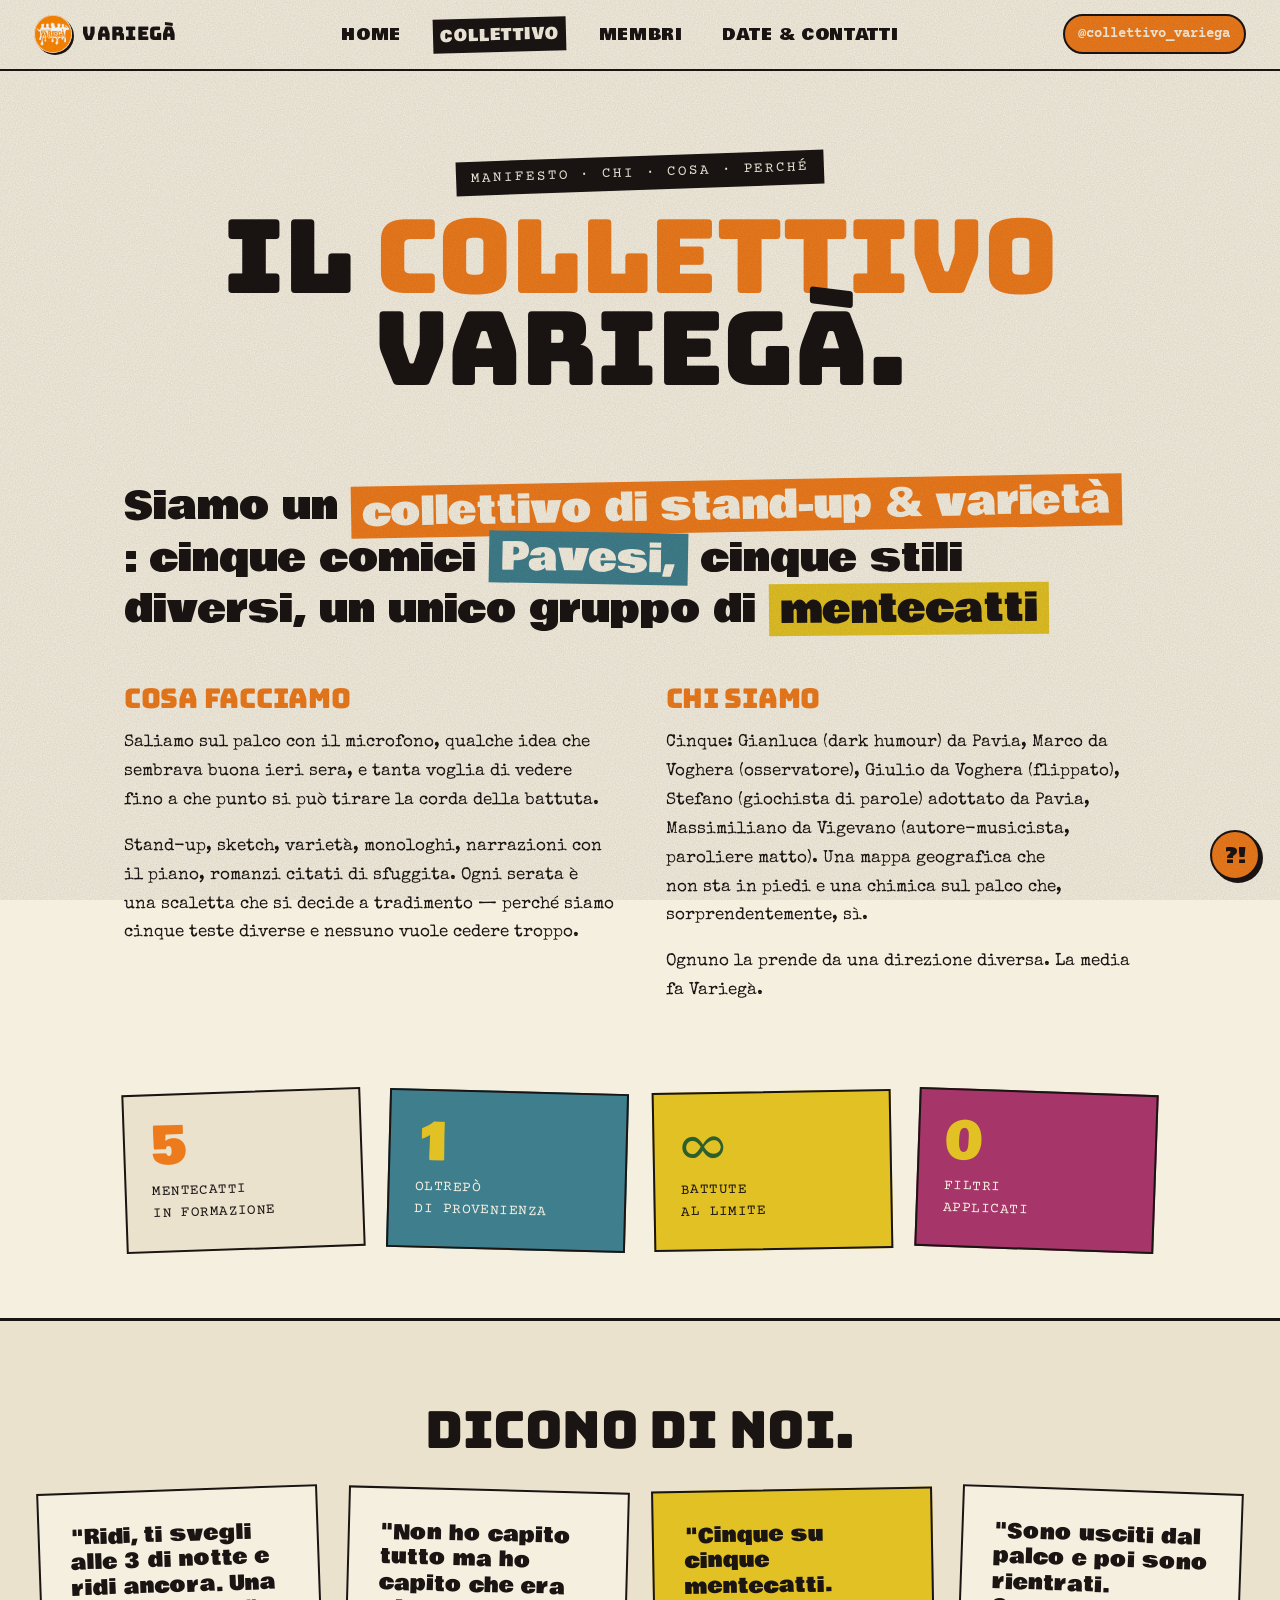
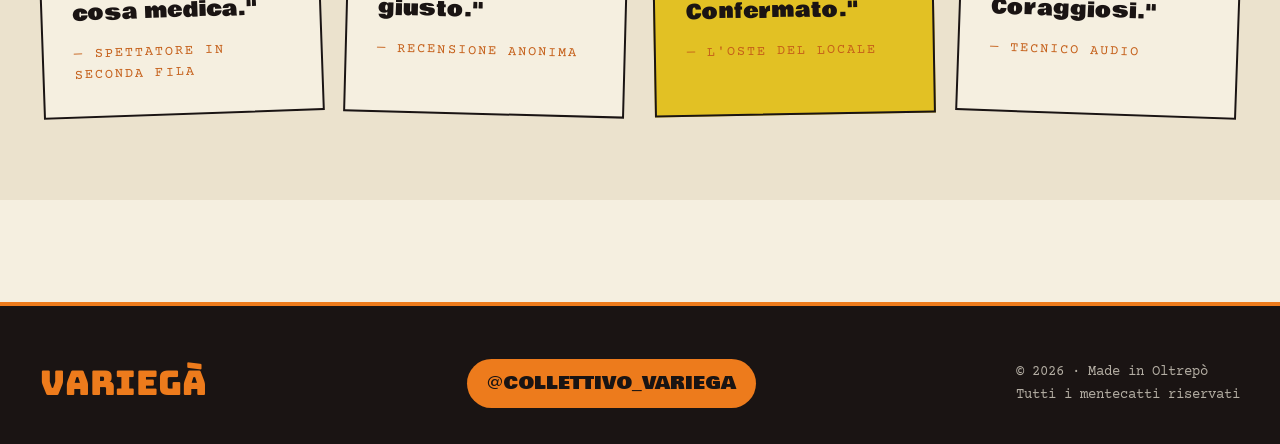
==== commit fbc08710: "Update 'Chi siamo' bio with corrected member origins and styles Co-Authored-By: Claude Opus 4.7 <nor" ====
--- a/collettivo.html
+++ b/collettivo.html
@@ -47,7 +47,7 @@
     <div class="about__col">
       <h3>Chi siamo</h3>
       <p>
-        Cinque: Gianluca da Pavia (dark), Marco da Pavia (bilingue), Giulio da Pavia (surreale), Stefano da Milano (imprevedibile), Massimiliano da Genova (autore-musicista). Una mappa geografica che non sta in piedi e una chimica sul palco che, sorprendentemente, sì.
+        Cinque: Gianluca (dark humour) da Pavia, Marco da Voghera (osservatore), Giulio da Voghera (flippato), Stefano (giochista di parole) adottato da Pavia, Massimiliano da Vigevano (autore-musicista, paroliere matto). Una mappa geografica che non sta in piedi e una chimica sul palco che, sorprendentemente, sì.
       </p>
       <p>
         Ognuno la prende da una direzione diversa. La media fa Variegà.
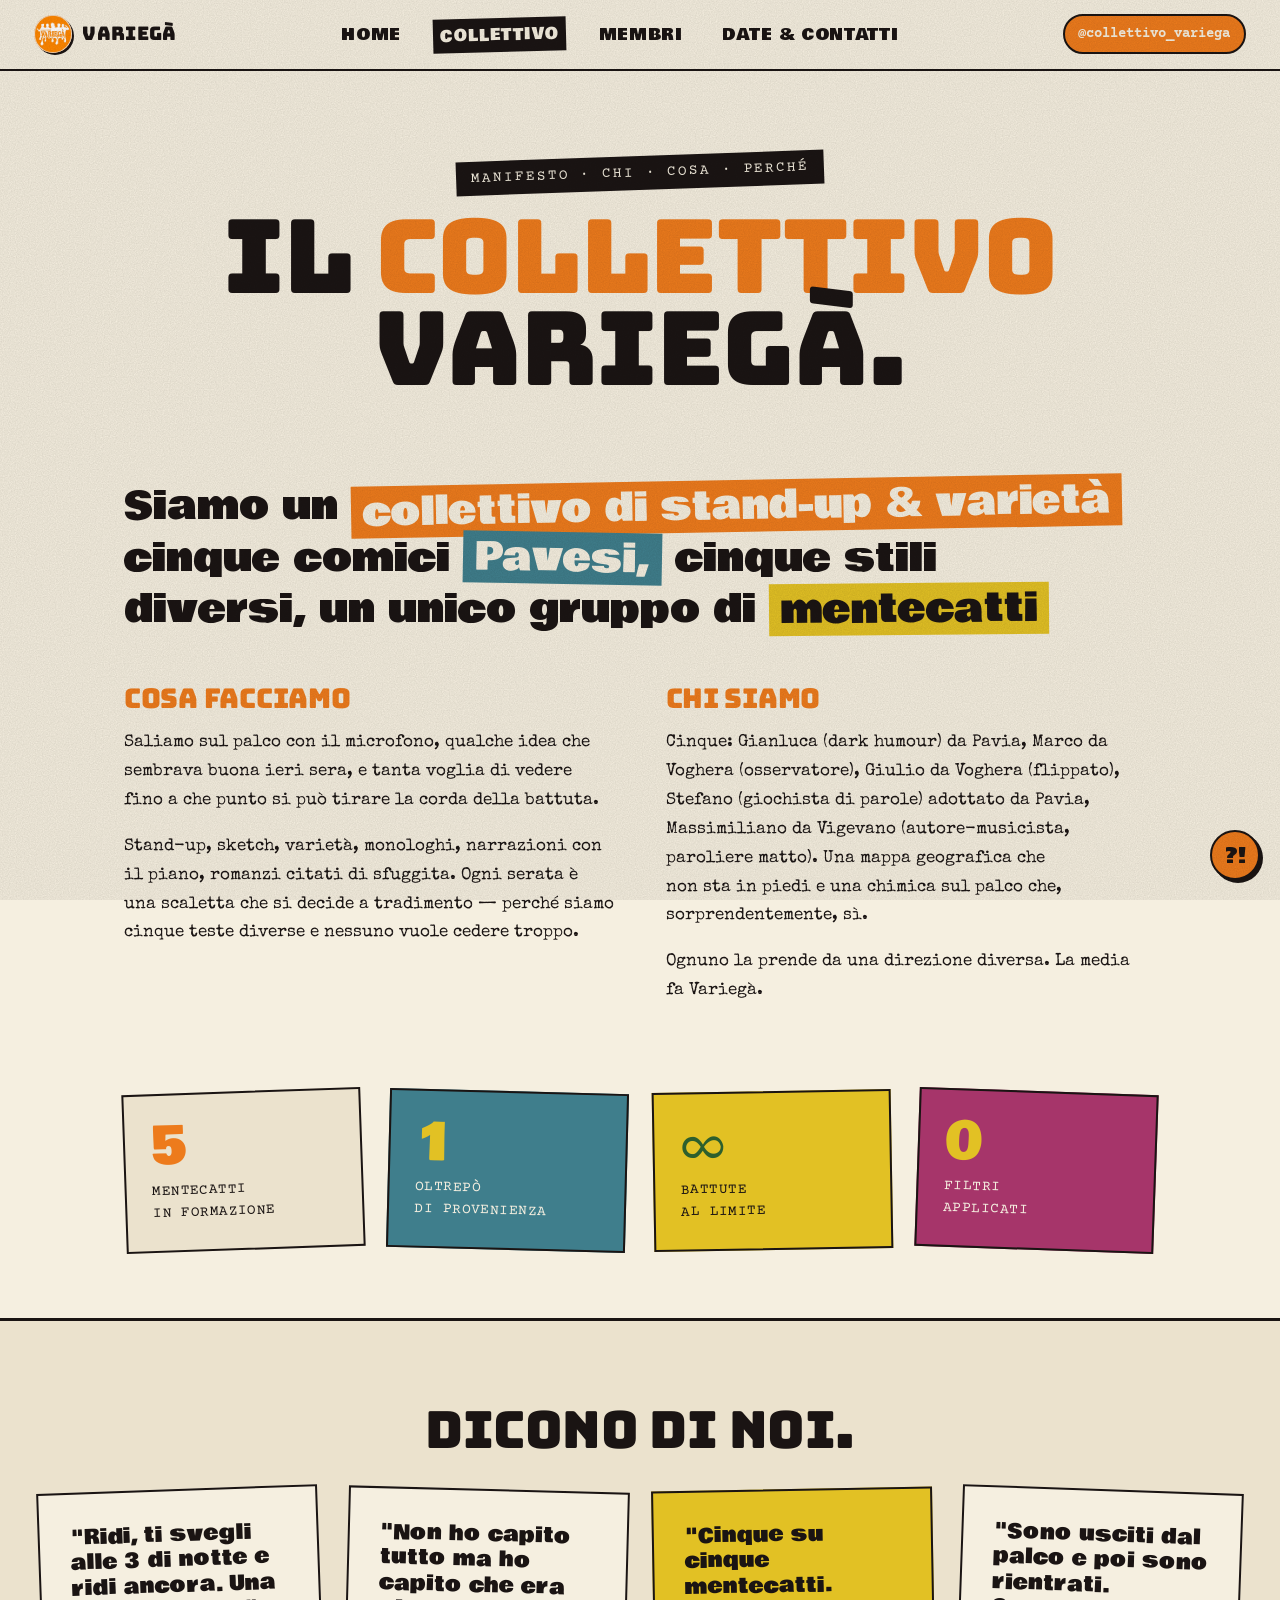
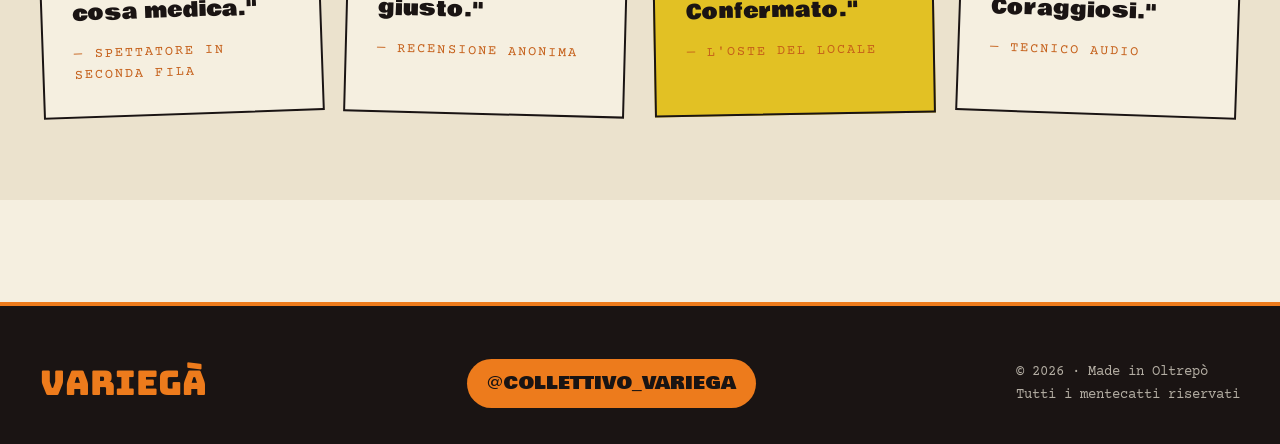
==== commit 12af7679: "Change title" ====
--- a/collettivo.html
+++ b/collettivo.html
@@ -31,7 +31,7 @@
 
 <section class="about">
   <p class="about__manifesto">
-    Siamo un <span class="h-orange">collettivo di stand-up&nbsp;&amp;&nbsp;varietà</span>: cinque&nbsp;comici <span class="h-teal">Pavesi,</span> cinque stili diversi, un unico gruppo di <span class="h-yellow">mentecatti</span>
+    Siamo un <span class="h-orange">collettivo di stand-up&nbsp;&amp;&nbsp;varietà</span> cinque&nbsp;comici <span class="h-teal">Pavesi,</span> cinque stili diversi, un unico gruppo di <span class="h-yellow">mentecatti</span>
   </p>
 
   <div class="about__columns">
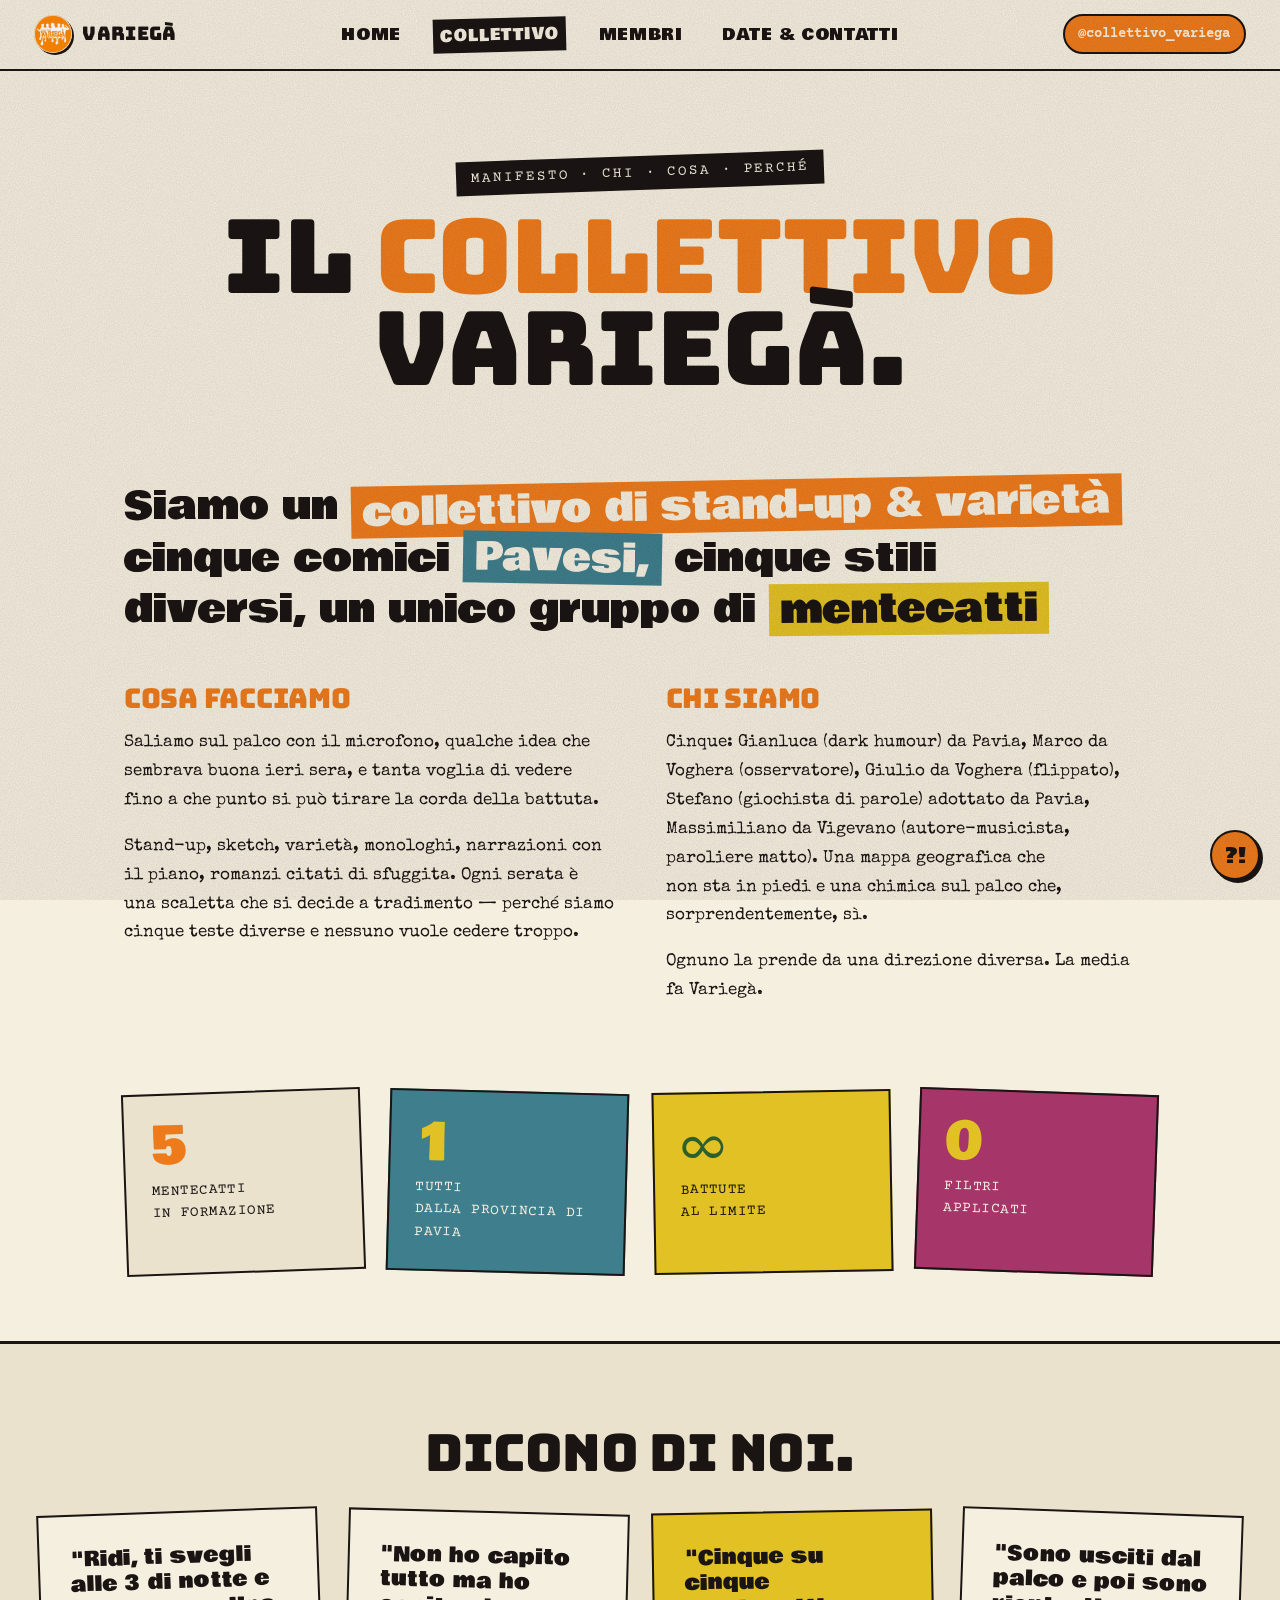
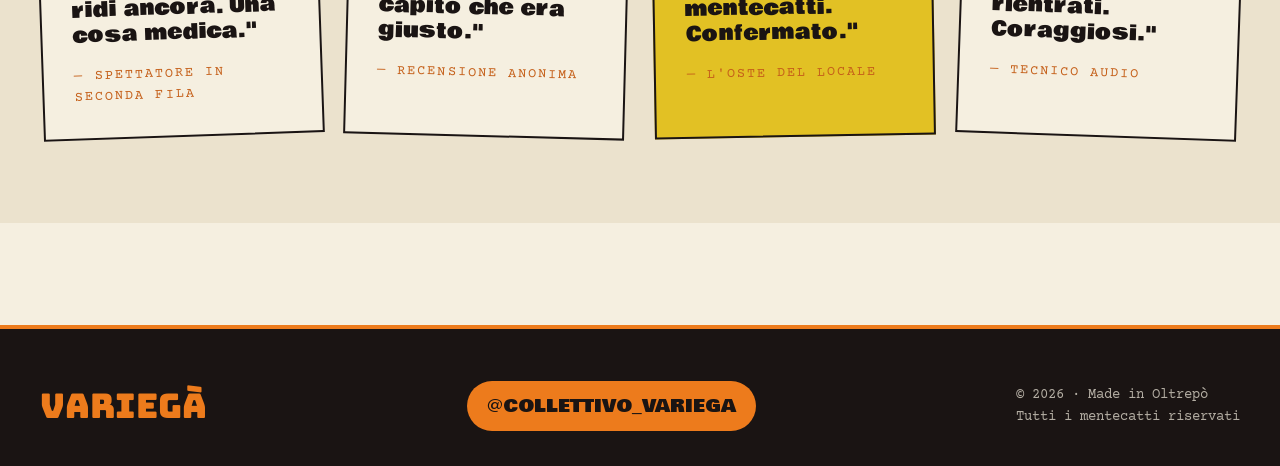
==== commit 098f9d35: "Various changes" ====
--- a/collettivo.html
+++ b/collettivo.html
@@ -62,7 +62,7 @@
     </div>
     <div class="fact" style="--r: 1.5deg; background: var(--c-teal); color: var(--paper);">
       <div class="fact__num" style="color: var(--c-yellow);">1</div>
-      <div class="fact__lbl">Oltrepò<br/>di provenienza</div>
+      <div class="fact__lbl">TUTTI<br/>dalla provincia di Pavia</div>
     </div>
     <div class="fact" style="--r: -1deg; background: var(--c-yellow);">
       <div class="fact__num" style="color: var(--c-green-deep);">∞</div>
